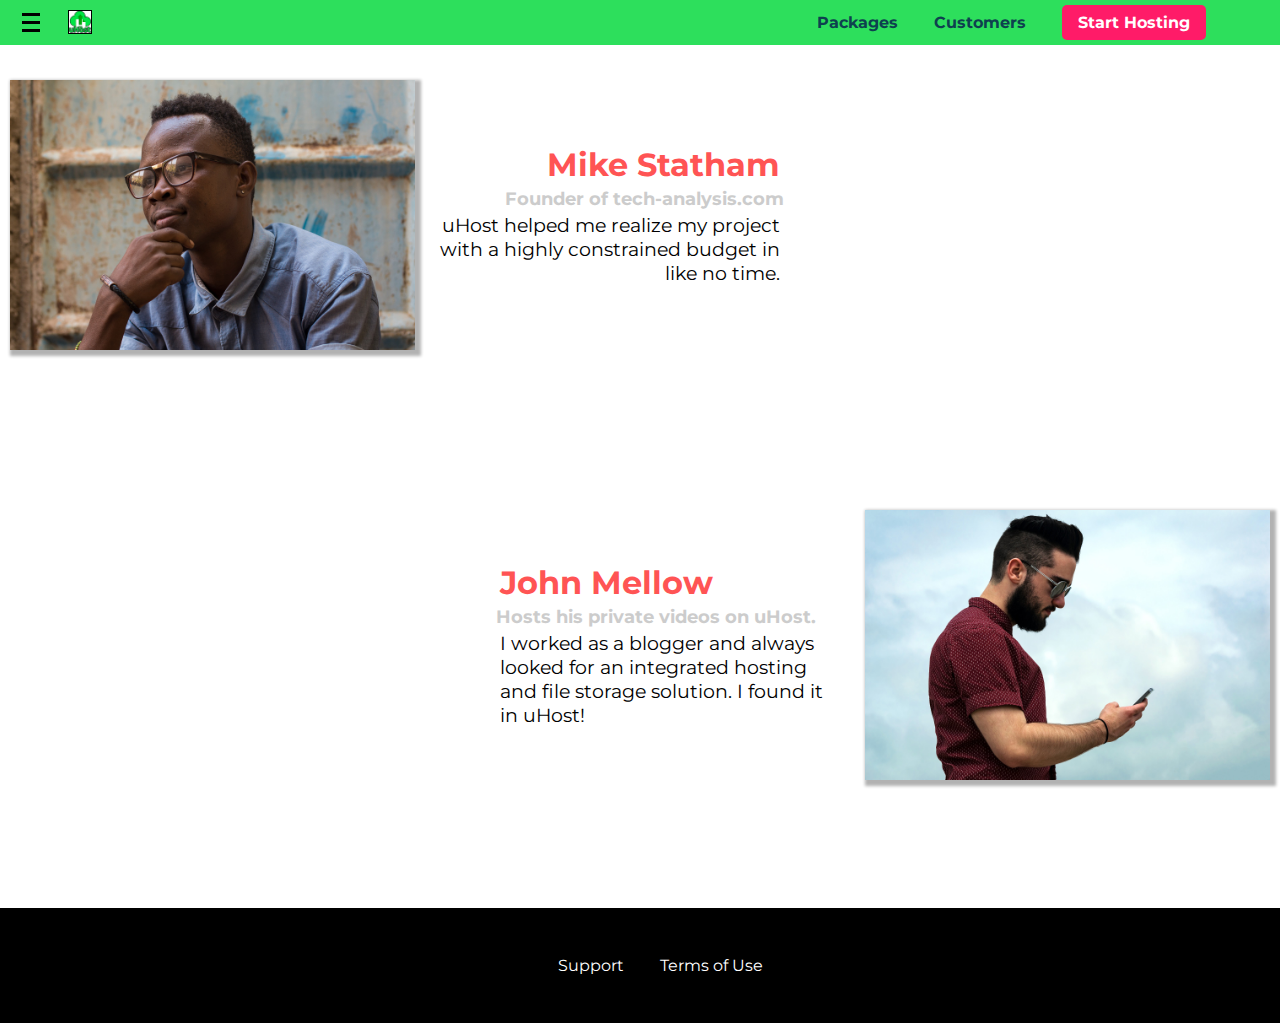
==== CSS/customers/index.html @ d38aeb5c "Add files via upload" ====
<!DOCTYPE html>
<html lang="en">
  <head>
    <meta charset="UTF-8" />
    <meta
      name="viewport"
      content="width=device-width,initial-scale=1.5,user-scalable=yes"
    />
    <meta http-equiv="X-UA-Compatible" content="ie=edge" />
    <title>uHost Customers</title>
    <link rel="shortcut icon" href="../favicon.png" />
    <link
      href="https://fonts.googleapis.com/css?family=Anton|Montserrat:400,700"
      rel="stylesheet"
    />
    <link rel="stylesheet" href="../shared.css" />
    <link rel="stylesheet" href="customers.css" />
  </head>

  <body>
    <div class="backdrop"></div>
    <header class="main-header">
      <div>
        <button class="toggle-button">
          <span class="toggle-button__bar"></span>
          <span class="toggle-button__bar"></span>
          <span class="toggle-button__bar"></span>
        </button>
        <a href="../index.html" class="main-header__brand">
          <img
            src="../images/uhost-icon.png"
            alt="uHost-Your favorite hosting company!"
          />
        </a>
      </div>
      <nav class="main-nav">
        <ul class="main-nav__items">
          <li class="main-nav__item">
            <a href="../packages/index.html">Packages</a>
          </li>
          <li class="main-nav__item">
            <a href="customers/index.html">Customers</a>
          </li>
          <li class="main-nav__item main-nav__item--cta">
            <a href="start-hosting/index.html">Start Hosting</a>
          </li>
        </ul>
      </nav>
    </header>
    <nav class="mobile-nav">
      <ul class="mobile-nav__items">
        <li class="mobile-nav__item">
          <a href="../packages/index.html">Packages</a>
        </li>
        <li class="mobile-nav__item">
          <a href="index.html">Customers</a>
        </li>
        <li class="mobile-nav__item mobile-nav__item--cta">
          <a href="../start-hosting/index.html">Start Hosting</a>
        </li>
      </ul>
    </nav>

    <main>
      <div>
        <div class="testimonial" id="customer-1">
          <div class="testimonial__image-container">
            <img
              src="../images/customer-1.jpg"
              alt="Mike Statham - Customer"
              class="testimonial__image"
            />
          </div>
          <div class="testimonial__info">
            <h1 class="testimonial__name">Mike Statham</h1>
            <h2 class="testimonial__subtitle">
              Founder of
              <a href="tech-analysis.com">tech-analysis.com</a>
            </h2>
            <p class="testimonial__text">
              uHost helped me realize my project with a highly constrained
              budget in like no time.
            </p>
          </div>
        </div>
        <div class="testimonial" id="customer-2">
          <div class="testimonial__info">
            <h1 class="testimonial__name">John Mellow</h1>
            <h2 class="testimonial__subtitle">
              Hosts his private videos on uHost.
            </h2>
            <p class="testimonial__text">
              I worked as a blogger and always looked for an integrated hosting
              and file storage solution. I found it in uHost!
            </p>
          </div>
          <div class="testimonial__image-container">
            <img
              src="../images/customer-2.jpg"
              alt="John Mellow - Customer"
              class="testimonial__image"
            />
          </div>
        </div>
      </div>
    </main>
    <footer class="main-footer">
      <nav>
        <ul class="main-footer__links">
          <li class="main-footer__link">
            <a href="#">Support</a>
          </li>
          <li class="main-footer__link">
            <a href="#">Terms of Use</a>
          </li>
        </ul>
      </nav>
    </footer>
    <script src="../shared.js"></script>
  </body>
</html>
---- CSS/shared.css ----
* {
  box-sizing: border-box;
}

body {
  font-family: 'Montserrat', sans-serif;
  margin: 0px;
}
.backdrop {
  position: fixed;
  display: none;
  top: 0;
  left: 0;
  z-index: 100;
  width: 100vw;
  height: 100vh;
  background: rgba(0, 0, 0, 0.5);
}

.main-header {
  width: 100%;
  background: #2ddf5c;
  padding: 0.5rem 1rem;
  position: fixed;
  top: 0;
  left: 0;
  /*box-sizing: border-box;*/
  z-index: 1;
}

.main-header > div {
  display: inline-block;
  vertical-align: middle;
}

.toggle-button {
  width: 3rem;
  background: transparent;
  border: none;
  cursor: pointer;
  padding-top: 0;
  padding-bottom: 0;
  vertical-align: middle;
}

.toggle-button:focus {
  outline: none;
}

.toggle-button__bar {
  width: 50%;
  height: 0.2rem;
  background: black;
  display: block;
  margin: 0.3rem 0;
}

.main-header__brand {
  color: #0e414f;
  text-decoration: none;
  font-family: 'Montserrat', sans-serif;
  font-size: 1.5rem;
  height: 1.5rem;
  display: inline-block;
  vertical-align: middle;
}

.main-header__brand img {
  height: 100%;
  border: 1px solid black;
  padding: 0;
  background: white;
}
.main-nav {
  display: inline-block;
  text-align: right;
  width: calc(100% - 122px);
  vertical-align: middle;
}

.main-nav__items {
  margin: 0;
  padding: 0;
  list-style: none;
}
.main-nav__item {
  display: inline-block;
  margin: 0 1rem;
}

.main-nav__item a,
.mobile-nav__item a {
  color: #0e414f;
  text-decoration: none;
  padding: 0.2rem 0;
  font-weight: bold;
}

.main-nav__item a:hover,
.main-nav__item a:active {
  color: white;
}

.main-nav__item--cta a,
.mobile-nav__item--cta a {
  color: white;
  background: #ff1b68;
  padding: 0.5rem 1rem;
  border-radius: 5px;
}

.main-nav__item--cta a:hover,
.main-nav__item--cta a:active,
.mobile-nav__item--cta a:hover,
.mobile-nav__item--cta a:active {
  color: #ff1b68;
  background-color: white;
  border-style: none;
}

.main-footer {
  color: white;
  background: black;
  padding: 2rem;
  margin-top: 3rem;
}
.main-footer a {
  text-decoration: none;
  color: white;
}

.main-footer__links {
  text-align: center;
}
.main-footer__link {
  display: inline-block;
  margin: 0 1rem;
  text-align: center;
}

.main-footer a:hover,
.main-footer a:active {
  color: #ccc;
}
.mobile-nav {
  display: none;
  position: fixed;
  z-index: 101;
  top: 0;
  left: 0;
  background: white;
  width: 80%;
  height: 100vh;
}

.mobile-nav__items {
  width: 90%;
  height: 100%;
  list-style: none;
  margin: 10% auto;
  padding: 0;
  text-align: center;
}

.mobile-nav__item {
  margin: 1rem 0;
}

.mobile-nav__item a {
  font-size: 1.5rem;
}

.button {
  background: #0e4f1f;
  color: white;
  font-family: inherit;
  border: 1.5px solid #0e4f1f;
  padding: 0.5rem;
  border-radius: 8px;
}

.button:hover,
.button:active {
  color: #0e4f14;
  cursor: pointer;
  background: white;
  /*zoom: 105%;*/
}

.button:focus {
  outline: none;
}

.open {
  display: block !important;
}
---- CSS/customers/customers.css ----
.testimonial {
  font-size: 1.2rem;
  margin: 0;
  border: 0;
  width: 100%;
  padding: 80px 10px;
}

.testimonial__list {
  width: 80%;
  margin: auto;
}

.testimonial__image-container {
  width: 50%;
  max-width: 405px;

  display: inline-block;
  vertical-align: middle;
  box-shadow: 3px 3px 3px 3px rgba(0, 0, 0, 0.3);
  position: relative;
}

.testimonial__image {
  width: 100%;
  vertical-align: bottom;
}
.testimonial__info {
  text-align: right;
  padding: 0.9rem;
  display: inline-block;
  vertical-align: middle;
  width: 30%;
}

#customer-2.testimonial {
  text-align: right;
}

#customer-2 .testimonial__info {
  text-align: left;
}

.testimonial__name {
  font-size: 2rem;
  margin: 0.2rem;
  color: #ff5454;
}

.testimonial__subtitle {
  font-size: 1.1rem;
  margin: 0;
  font-size: 18px;
  color: #ccc;
}

.testimonial__subtitle a {
  color: inherit;
  text-decoration: none;
}

.testimonial__subtitle a:hover,
.testimonial__subtitle a:active {
  color: #7a7a7a;
}

.testimonial__text {
  margin: 0.2rem;
}
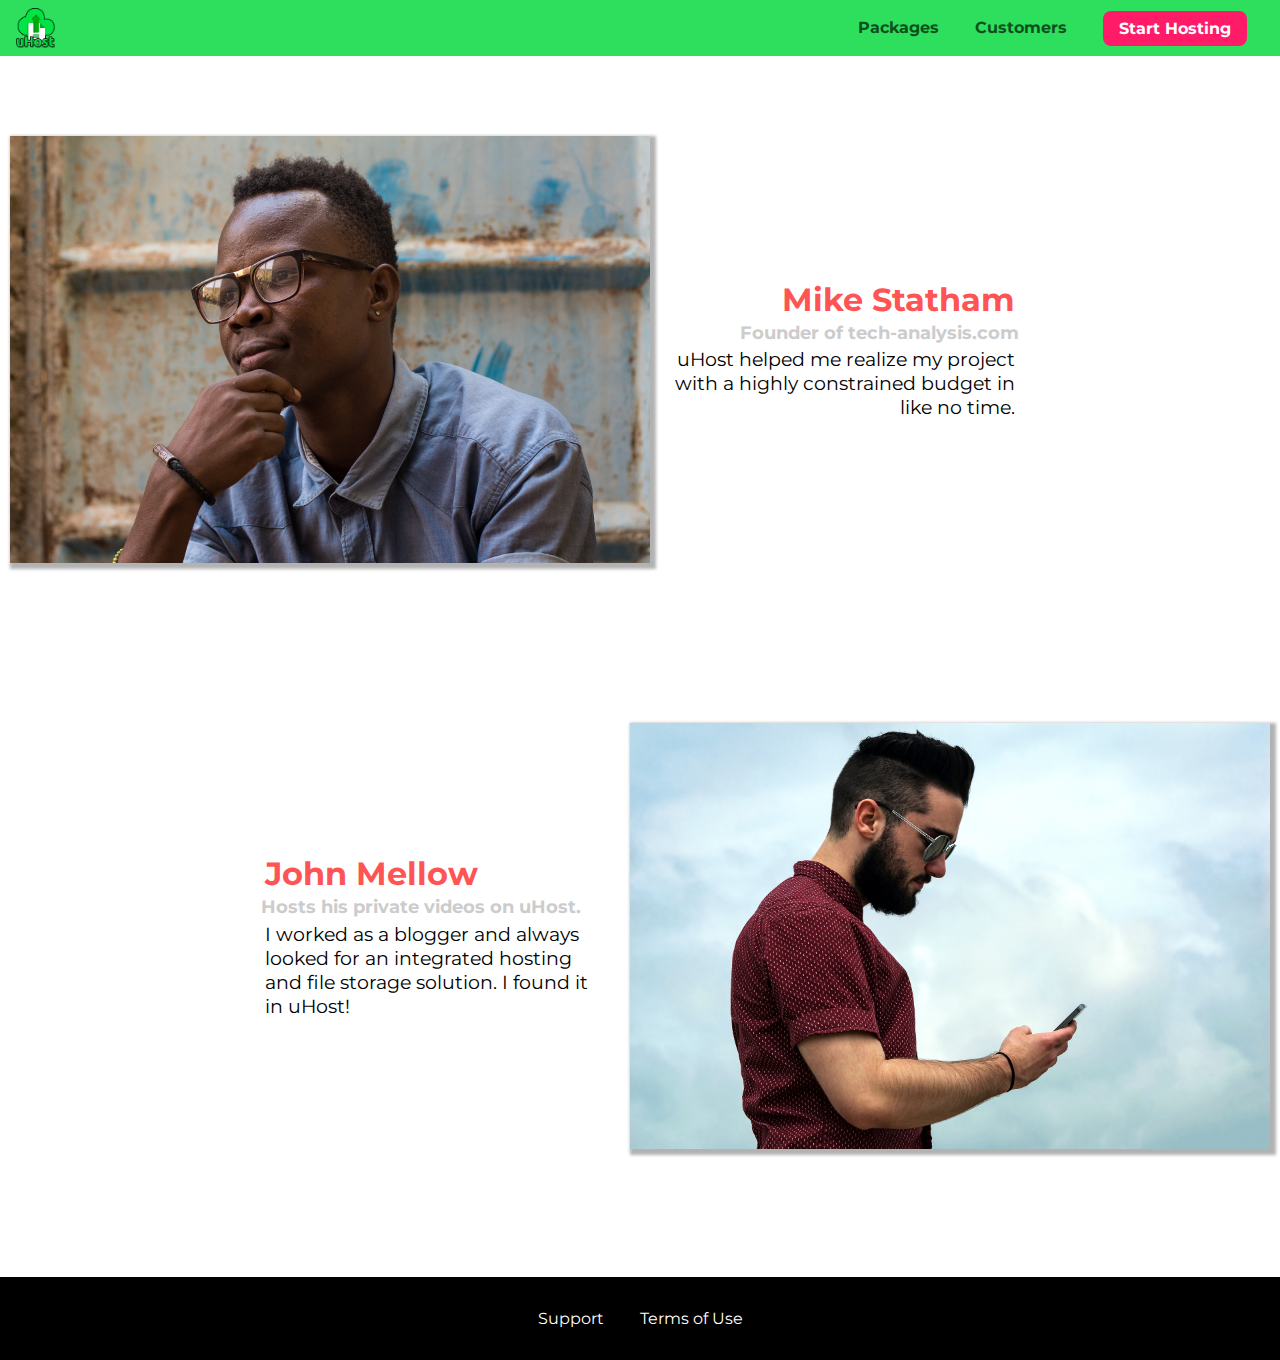
==== commit 962b3568: "Commit" ====
--- a/CSS/customers/index.html
+++ b/CSS/customers/index.html
@@ -42,7 +42,7 @@
             <a href="customers/index.html">Customers</a>
           </li>
           <li class="main-nav__item main-nav__item--cta">
-            <a href="start-hosting/index.html">Start Hosting</a>
+            <a href="../start-hosting/index.html">Start Hosting</a>
           </li>
         </ul>
       </nav>
--- a/CSS/shared.css
+++ b/CSS/shared.css
@@ -4,8 +4,14 @@
 
 body {
   font-family: 'Montserrat', sans-serif;
-  margin: 0px;
-}
+  margin: 0;
+}
+
+main {
+  min-height: calc(100vh - 3.5rem - 8rem);
+  margin-top: 3.5rem;
+}
+
 .backdrop {
   position: fixed;
   display: none;
@@ -19,12 +25,11 @@
 
 .main-header {
   width: 100%;
-  background: #2ddf5c;
-  padding: 0.5rem 1rem;
   position: fixed;
   top: 0;
   left: 0;
-  /*box-sizing: border-box;*/
+  background: #2ddf5c;
+  padding: 0.5rem 1rem;
   z-index: 1;
 }
 
@@ -48,34 +53,30 @@
 }
 
 .toggle-button__bar {
-  width: 50%;
+  width: 100%;
   height: 0.2rem;
   background: black;
   display: block;
-  margin: 0.3rem 0;
+  margin: 0.6rem 0;
 }
 
 .main-header__brand {
-  color: #0e414f;
+  color: #0e4f1f;
   text-decoration: none;
-  font-family: 'Montserrat', sans-serif;
-  font-size: 1.5rem;
-  height: 1.5rem;
+  font-weight: bold;
+  height: 2.5rem;
+  /* width: 20px; */
   display: inline-block;
   vertical-align: middle;
 }
 
 .main-header__brand img {
   height: 100%;
-  border: 1px solid black;
-  padding: 0;
-  background: white;
-}
+  /* width: 100%; */
+}
+
 .main-nav {
-  display: inline-block;
-  text-align: right;
-  width: calc(100% - 122px);
-  vertical-align: middle;
+  display: none;
 }
 
 .main-nav__items {
@@ -83,6 +84,7 @@
   padding: 0;
   list-style: none;
 }
+
 .main-nav__item {
   display: inline-block;
   margin: 0 1rem;
@@ -90,15 +92,16 @@
 
 .main-nav__item a,
 .mobile-nav__item a {
-  color: #0e414f;
   text-decoration: none;
+  color: #0e4f1f;
+  font-weight: bold;
   padding: 0.2rem 0;
-  font-weight: bold;
 }
 
 .main-nav__item a:hover,
 .main-nav__item a:active {
   color: white;
+  border-bottom: 5px solid white;
 }
 
 .main-nav__item--cta a,
@@ -106,7 +109,7 @@
   color: white;
   background: #ff1b68;
   padding: 0.5rem 1rem;
-  border-radius: 5px;
+  border-radius: 8px;
 }
 
 .main-nav__item--cta a:hover,
@@ -114,34 +117,51 @@
 .mobile-nav__item--cta a:hover,
 .mobile-nav__item--cta a:active {
   color: #ff1b68;
-  background-color: white;
-  border-style: none;
+  background: white;
+  border: none;
+}
+
+@media (min-width: 40rem) {
+  .toggle-button {
+    display: none;
+  }
+
+  .main-nav {
+    display: inline-block;
+    text-align: right;
+    width: calc(100% - 44px);
+    vertical-align: middle;
+  }
 }
 
 .main-footer {
-  color: white;
   background: black;
   padding: 2rem;
   margin-top: 3rem;
 }
-.main-footer a {
+
+.main-footer__links {
+  list-style: none;
+  margin: 0;
+  padding: 0;
+  text-align: center;
+}
+
+.main-footer__link {
+  display: block;
+  margin: 1rem 0;
+}
+
+.main-footer__link a {
+  color: white;
   text-decoration: none;
-  color: white;
-}
-
-.main-footer__links {
-  text-align: center;
-}
-.main-footer__link {
-  display: inline-block;
-  margin: 0 1rem;
-  text-align: center;
-}
-
-.main-footer a:hover,
-.main-footer a:active {
+}
+
+.main-footer__link a:hover,
+.main-footer__link a:active {
   color: #ccc;
 }
+
 .mobile-nav {
   display: none;
   position: fixed;
@@ -173,24 +193,38 @@
 .button {
   background: #0e4f1f;
   color: white;
-  font-family: inherit;
+  font: inherit;
   border: 1.5px solid #0e4f1f;
   padding: 0.5rem;
   border-radius: 8px;
+  font-weight: bold;
+  cursor: pointer;
 }
 
 .button:hover,
 .button:active {
-  color: #0e4f14;
-  cursor: pointer;
   background: white;
-  /*zoom: 105%;*/
+  color: #0e4f1f;
 }
 
 .button:focus {
   outline: none;
 }
 
+.button[disabled] {
+  border: rgb(102, 101, 101);
+  background: #ccc;
+  color: rgb(121, 78, 78);
+  cursor: not-allowed;
+}
+
 .open {
   display: block !important;
 }
+
+@media (min-width: 40rem) {
+  .main-footer__link {
+    display: inline-block;
+    margin: 0 1rem;
+  }
+}
--- a/CSS/customers/customers.css
+++ b/CSS/customers/customers.css
@@ -3,20 +3,20 @@
   margin: 0;
   border: 0;
   width: 100%;
-  padding: 80px 10px;
+  padding: 5rem 0.62rem;
 }
 
-.testimonial__list {
+/*.testimonial__list {
   width: 80%;
   margin: auto;
-}
+}*/
 
 .testimonial__image-container {
-  width: 50%;
-  max-width: 405px;
+  width: 100%;
+  max-width: 40rem;
 
-  display: inline-block;
-  vertical-align: middle;
+  /*display: inline-block;*/
+  /*vertical-align: middle;*/
   box-shadow: 3px 3px 3px 3px rgba(0, 0, 0, 0.3);
   position: relative;
 }
@@ -28,9 +28,9 @@
 .testimonial__info {
   text-align: right;
   padding: 0.9rem;
-  display: inline-block;
+  /*display: inline-block;
   vertical-align: middle;
-  width: 30%;
+  width: 30%;*/
 }
 
 #customer-2.testimonial {
@@ -67,3 +67,20 @@
 .testimonial__text {
   margin: 0.2rem;
 }
+
+@media (min-width: 40rem) {
+  .testmonial {
+    margin: 3rem auto;
+    max-width: 1050px;
+  }
+  .testimonial__image-container {
+    display: inline-block;
+    vertical-align: middle;
+    width: 66%;
+  }
+  .testimonial__info {
+    display: inline-block;
+    vertical-align: middle;
+    width: 30%;
+  }
+}
